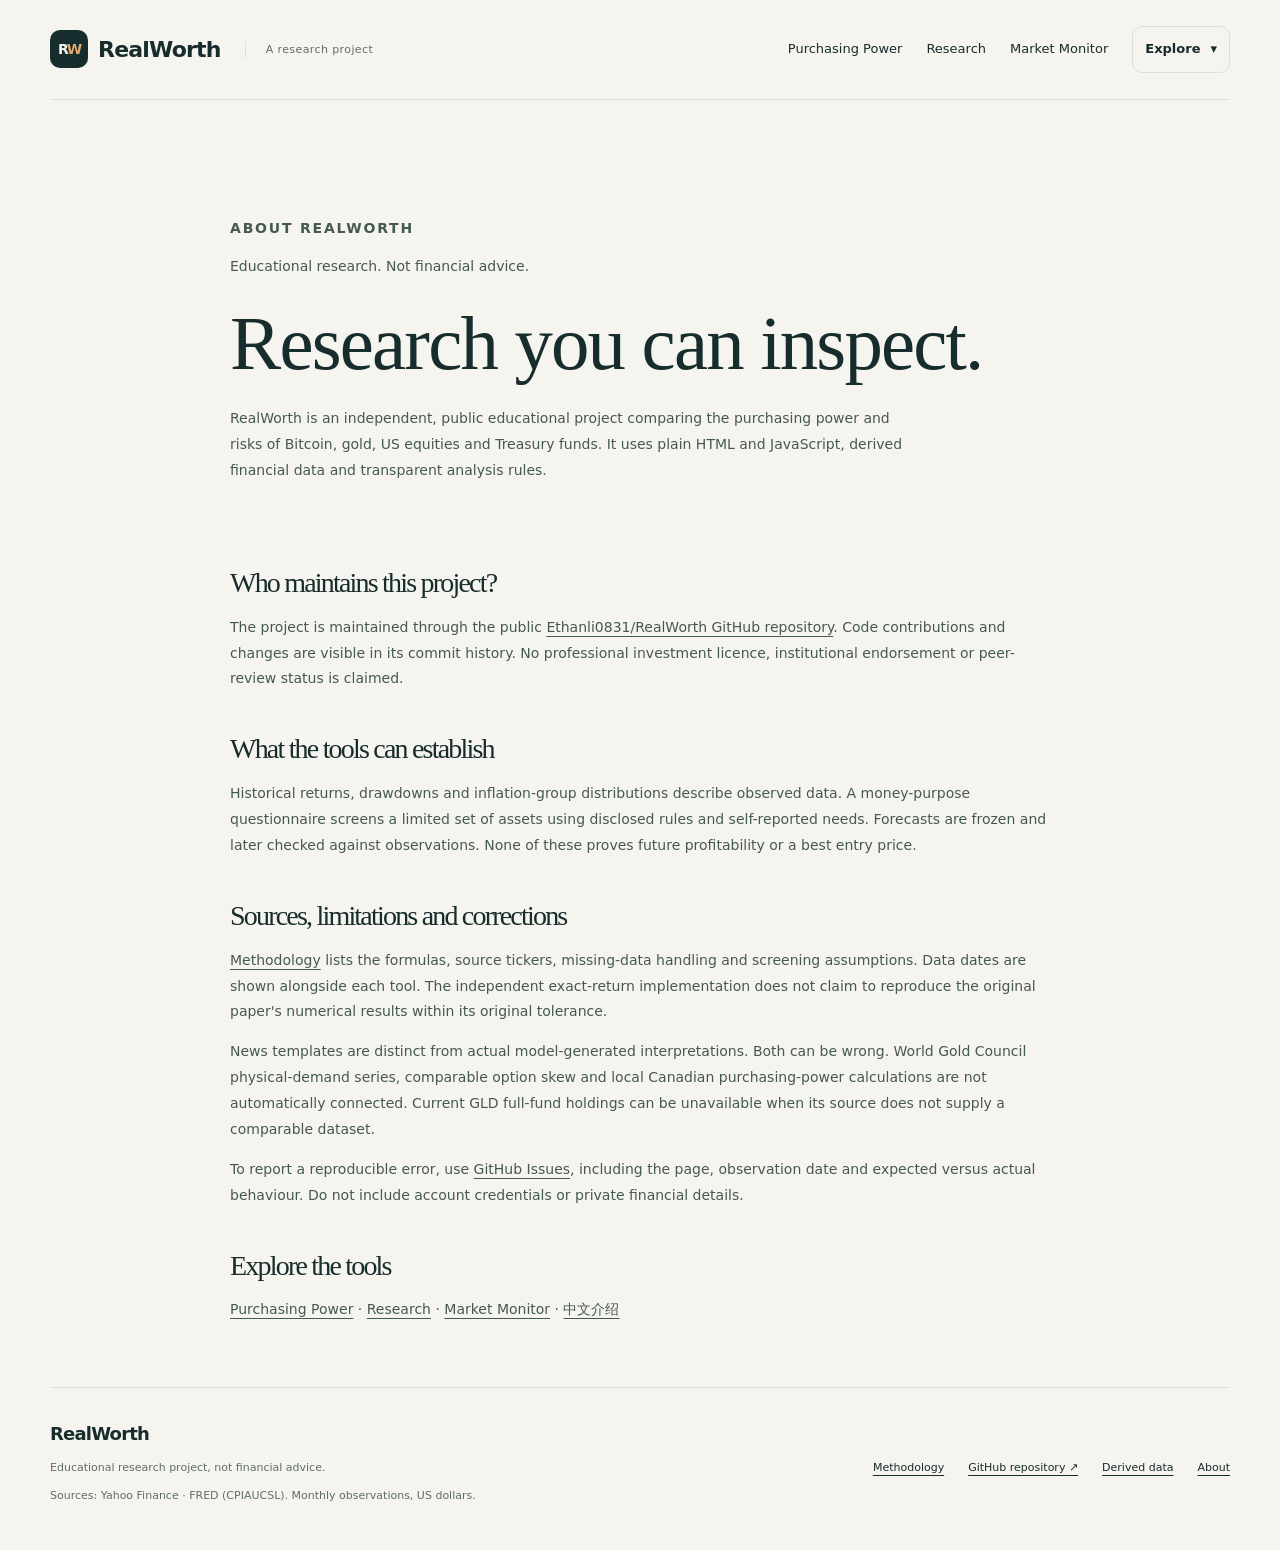
==== docs/about.html @ be82c03e "Separate investment fit from timing and add crawlable search metadata" ====
<!doctype html>

<html lang="en">
  <head>
    <meta charset="utf-8" />
    <meta content="width=device-width, initial-scale=1" name="viewport" />
    <meta content="#142b2b" name="theme-color" />
    <link href="assets/favicon.svg" rel="icon" type="image/svg+xml" />
    <link href="assets/style.css" rel="stylesheet" />
    <title>About RealWorth: Independent Investment Research Project</title>
    <meta
      content="Learn who maintains RealWorth, how to inspect its open-source research, what the tools cannot prove, and how to report data or calculation errors."
      name="description"
    />
    <link
      href="https://ethanli0831.github.io/RealWorth/about.html"
      rel="canonical"
    />
    <meta content="index,follow" name="robots" />
    <meta content="website" property="og:type" />
    <meta
      content="About RealWorth: Independent Investment Research Project"
      property="og:title"
    />
    <meta
      content="Learn who maintains RealWorth, how to inspect its open-source research, what the tools cannot prove, and how to report data or calculation errors."
      property="og:description"
    />
    <meta
      content="https://ethanli0831.github.io/RealWorth/about.html"
      property="og:url"
    />
    <meta content="RealWorth" property="og:site_name" />
    <meta
      content="https://ethanli0831.github.io/RealWorth/assets/screenshot.png"
      property="og:image"
    />
    <meta
      content="RealWorth purchasing-power research overview"
      property="og:image:alt"
    />
    <meta content="summary_large_image" name="twitter:card" />
    <meta
      content="About RealWorth: Independent Investment Research Project"
      name="twitter:title"
    />
    <meta
      content="Learn who maintains RealWorth, how to inspect its open-source research, what the tools cannot prove, and how to report data or calculation errors."
      name="twitter:description"
    />
    <meta
      content="https://ethanli0831.github.io/RealWorth/assets/screenshot.png"
      name="twitter:image"
    />
    <script type="application/ld+json">
      {
        "@context": "https://schema.org",
        "@type": "WebPage",
        "@id": "https://ethanli0831.github.io/RealWorth/about.html#webpage",
        "url": "https://ethanli0831.github.io/RealWorth/about.html",
        "name": "About RealWorth: Independent Investment Research Project",
        "description": "Learn who maintains RealWorth, how to inspect its open-source research, what the tools cannot prove, and how to report data or calculation errors.",
        "inLanguage": "en",
        "isPartOf": {
          "@type": "WebSite",
          "@id": "https://ethanli0831.github.io/RealWorth/#website",
          "url": "https://ethanli0831.github.io/RealWorth/",
          "name": "RealWorth"
        }
      }
    </script>
  </head>
  <body>
    <header class="site-header wrap">
      <a aria-label="RealWorth home" class="brand" href="./"
        ><span aria-hidden="true" class="brand-mark">R<span>W</span></span
        >RealWorth<span class="brand-note">A research project</span></a
      >
      <nav aria-label="Main navigation">
        <a href="purchasing-power.html">Purchasing Power</a
        ><a href="research.html">Research</a
        ><a href="monitor.html">Market Monitor</a>
        <details class="site-directory">
          <summary>Explore <span aria-hidden="true">▾</span></summary>
          <div class="directory-links">
            <a href="monitor.html#money-plan">What fits my money?</a
            ><a href="./">Home</a
            ><a href="purchasing-power.html#calculator"
              >Real-return calculator</a
            ><a href="research.html#scorecard">Common-period scorecard</a
            ><a href="research.html#rolling">Rolling holding periods</a
            ><a href="research.html#regime">Inflation evidence</a
            ><a href="research.html#weather">Economic Weather &amp; sources</a
            ><a href="monitor.html#outlook">Today → Tomorrow</a
            ><a href="monitor.html#news">News &amp; analysis</a
            ><a href="monitor.html#market-structure"
              >Flows, leverage &amp; network</a
            ><a href="methodology.html">Methodology &amp; quiz</a>
            <a href="about.html">About &amp; corrections</a
            ><a href="zh.html">中文介绍</a>
          </div>
        </details>
      </nav>
    </header>
    <main class="wrap prose" id="dashboard">
      <section class="page-intro">
        <p class="eyebrow">About RealWorth</p>
        <p class="disclaimer">Educational research. Not financial advice.</p>
        <h1>Research you can inspect.</h1>
        <p>
          RealWorth is an independent, public educational project comparing the
          purchasing power and risks of Bitcoin, gold, US equities and Treasury
          funds. It uses plain HTML and JavaScript, derived financial data and
          transparent analysis rules.
        </p>
      </section>
      <h2>Who maintains this project?</h2>
      <p>
        The project is maintained through the public
        <a href="https://github.com/Ethanli0831/RealWorth"
          >Ethanli0831/RealWorth GitHub repository</a
        >. Code contributions and changes are visible in its commit history. No
        professional investment licence, institutional endorsement or
        peer-review status is claimed.
      </p>
      <h2>What the tools can establish</h2>
      <p>
        Historical returns, drawdowns and inflation-group distributions describe
        observed data. A money-purpose questionnaire screens a limited set of
        assets using disclosed rules and self-reported needs. Forecasts are
        frozen and later checked against observations. None of these proves
        future profitability or a best entry price.
      </p>
      <h2>Sources, limitations and corrections</h2>
      <p>
        <a href="methodology.html">Methodology</a> lists the formulas, source
        tickers, missing-data handling and screening assumptions. Data dates are
        shown alongside each tool. The independent exact-return implementation
        does not claim to reproduce the original paper's numerical results
        within its original tolerance.
      </p>
      <p>
        News templates are distinct from actual model-generated interpretations.
        Both can be wrong. World Gold Council physical-demand series, comparable
        option skew and local Canadian purchasing-power calculations are not
        automatically connected. Current GLD full-fund holdings can be
        unavailable when its source does not supply a comparable dataset.
      </p>
      <p>
        To report a reproducible error, use
        <a href="https://github.com/Ethanli0831/RealWorth/issues"
          >GitHub Issues</a
        >, including the page, observation date and expected versus actual
        behaviour. Do not include account credentials or private financial
        details.
      </p>
      <h2>Explore the tools</h2>
      <p>
        <a href="purchasing-power.html">Purchasing Power</a> ·
        <a href="research.html">Research</a> ·
        <a href="monitor.html">Market Monitor</a> ·
        <a href="zh.html" lang="zh-Hans">中文介绍</a>
      </p>
    </main>
    <footer class="site-footer wrap">
      <div>
        <a class="brand" href="./">RealWorth</a>
        <p>Educational research project, not financial advice.</p>
        <p class="tiny">
          Sources: Yahoo Finance · FRED (CPIAUCSL). Monthly observations, US
          dollars.
        </p>
      </div>
      <div class="footer-links">
        <a href="methodology.html">Methodology</a
        ><a href="https://github.com/Ethanli0831/RealWorth"
          >GitHub repository ↗</a
        ><a href="data/data.json">Derived data</a>
        <a href="about.html">About</a>
      </div>
    </footer>
  </body>
</html>
---- docs/assets/style.css ----
:root {
  --paper: #f6f4ee;
  --ink: #172c2c;
  --muted: #5e6d69;
  --line: #dce0d6;
  --accent: #256657;
  --warm: #c18954;
  --red: #9d3539;
  --amber: #85601e;
  --green: #23624c;
  --white: #fffefa;
  --radius: 18px;
}
.regime-layout > div {
  min-width: 0;
}
.chart-container canvas {
  max-width: 100%;
}
* {
  box-sizing: border-box;
}
html {
  scroll-behavior: smooth;
  scroll-padding-top: 24px;
}
body {
  margin: 0;
  background: var(--paper);
  color: var(--ink);
  font-family:
    system-ui,
    -apple-system,
    BlinkMacSystemFont,
    "Segoe UI",
    sans-serif;
  line-height: 1.6;
}
a {
  color: inherit;
  text-underline-offset: 4px;
}
button,
input,
select {
  font: inherit;
}
button,
a,
input,
select,
summary {
  touch-action: manipulation;
}
button {
  cursor: pointer;
}
button:disabled {
  cursor: wait;
}
a:focus-visible,
button:focus-visible,
input:focus-visible,
select:focus-visible,
summary:focus-visible {
  outline: 3px solid var(--warm);
  outline-offset: 4px;
}
.wrap {
  width: min(1180px, calc(100% - 64px));
  margin-inline: auto;
}
.site-header {
  display: flex;
  justify-content: space-between;
  align-items: center;
  gap: 24px;
  padding-block: 26px;
  border-bottom: 1px solid var(--line);
}
.brand {
  display: inline-flex;
  align-items: center;
  gap: 10px;
  font-size: 22px;
  font-weight: 700;
  letter-spacing: -0.8px;
  text-decoration: none;
  white-space: nowrap;
}
.brand-mark {
  background: var(--ink);
  color: var(--paper);
  border-radius: 10px;
  font-size: 14px;
  letter-spacing: -2px;
  width: 38px;
  height: 38px;
  display: flex;
  align-items: center;
  justify-content: center;
}
.brand-mark span {
  color: #e5a86c;
}
.brand-note {
  font-size: 11px;
  font-weight: 500;
  letter-spacing: 0.4px;
  margin-left: 14px;
  padding-left: 20px;
  border-left: 1px solid var(--line);
  color: var(--muted);
}
nav {
  display: flex;
  gap: 24px;
  font-size: 13px;
}
nav a {
  text-decoration: none;
  padding-block: 10px;
}
nav a:hover {
  color: var(--accent);
}
.hero {
  display: grid;
  grid-template-columns: 1.35fr 1fr;
  gap: 90px;
  align-items: center;
  padding: 64px 0 58px;
}
.eyebrow {
  text-transform: uppercase;
  font-size: 11px;
  font-weight: 700;
  letter-spacing: 1.8px;
  color: var(--accent);
  margin: 0 0 12px;
}
.disclaimer {
  font-size: 12px;
  color: var(--muted);
  margin: 0 0 24px;
}
.disclaimer span {
  margin-right: 4px;
}
h1,
h2 {
  font-family: Georgia, "Times New Roman", serif;
  font-weight: 400;
  line-height: 1.1;
  letter-spacing: -1.8px;
  margin: 0;
}
h1 {
  font-size: clamp(48px, 5.8vw, 76px);
}
h1 em {
  font-weight: 400;
  color: var(--accent);
}
.hero-description {
  max-width: 485px;
  font-size: 16px;
  line-height: 1.7;
  color: var(--muted);
  margin: 22px 0 26px;
}
.button {
  background: var(--ink);
  color: white;
  border: 1px solid var(--ink);
  border-radius: 8px;
  display: inline-flex;
  justify-content: center;
  align-items: center;
  gap: 28px;
  padding: 13px 19px;
  font-size: 13px;
  font-weight: 600;
  text-decoration: none;
  min-height: 48px;
}
.button:hover {
  background: var(--accent);
  border-color: var(--accent);
}
.data-stamp {
  font-size: 11px;
  color: var(--muted);
  margin-top: 18px;
}
.hero-card {
  border-radius: var(--radius);
  background: var(--ink);
  color: #f5f0e6;
  padding: 30px 34px 24px;
  box-shadow: 0 20px 40px #172c2c0d;
}
.card-kicker {
  display: flex;
  align-items: center;
  gap: 8px;
  text-transform: uppercase;
  letter-spacing: 1.1px;
  font-size: 10px;
  color: #c0cec0;
  padding-bottom: 18px;
  border-bottom: 1px solid #ffffff26;
}
.dot {
  width: 6px;
  height: 6px;
  display: inline-block;
  border-radius: 50%;
  background: #e4a86d;
}
.hero-card-label {
  font-size: 13px;
  margin: 24px 0 0;
  color: #dce4d8;
}
.hero-number {
  font-family: Georgia, serif;
  font-size: clamp(50px, 5.3vw, 70px);
  line-height: 1.1;
  letter-spacing: -2px;
  color: #f2ab9b;
  margin: 12px 0 14px;
}
.hero-card-detail {
  font-size: 12px;
  color: #c0cec0;
  max-width: 290px;
  margin: 0 0 22px;
}
.hero-illustration {
  width: 100%;
  height: 80px;
  display: block;
  color: #9dbfaf;
}
.hero-card .tiny {
  font-size: 9px;
  color: #c0cec0;
}
.hero-card a {
  display: block;
  margin-top: 20px;
  padding-top: 18px;
  border-top: 1px solid #ffffff26;
  font-size: 12px;
  text-decoration: none;
}
.hero-card a span {
  float: right;
}
.asset-strip {
  border-block: 1px solid var(--line);
  display: flex;
  justify-content: space-between;
  align-items: center;
  gap: 16px;
  padding: 23px 0;
  font-size: 12px;
  flex-wrap: wrap;
}
.asset-strip > span:first-child {
  font-size: 10px;
  text-transform: uppercase;
  letter-spacing: 1px;
  color: var(--muted);
}
.asset-strip b {
  color: var(--accent);
  font-size: 16px;
  margin-right: 7px;
}
.asset-strip small {
  color: var(--muted);
  font-size: 9px;
  margin-left: 4px;
}
.tool {
  padding-top: 58px;
  scroll-margin-top: 20px;
}
.section-heading {
  display: flex;
  gap: 18px;
  align-items: flex-start;
  margin-bottom: 26px;
}
.section-number {
  font-size: 12px;
  color: var(--accent);
  border: 1px solid var(--line);
  border-radius: 50%;
  width: 36px;
  height: 36px;
  flex: none;
  display: flex;
  align-items: center;
  justify-content: center;
  margin-top: 2px;
}
.section-heading h2 {
  font-size: 36px;
  letter-spacing: -1px;
}
.section-heading .eyebrow {
  margin-bottom: 9px;
  font-size: 10px;
}
.section-heading p:last-child {
  margin: 12px 0 0;
  font-size: 14px;
  color: var(--muted);
  max-width: 700px;
}
.panel {
  padding: 28px;
  background: var(--white);
  border: 1px solid var(--line);
  border-radius: var(--radius);
}
fieldset {
  border: 0;
  margin: 0;
  padding: 0;
  min-width: 0;
}
.input-grid {
  display: grid;
  grid-template-columns: repeat(4, minmax(0, 1fr));
  gap: 18px;
}
label {
  display: block;
  font-size: 12px;
  font-weight: 600;
}
input,
select {
  display: block;
  width: 100%;
  min-width: 0;
  height: 48px;
  border: 1px solid #ccd4ca;
  border-radius: 7px;
  color: var(--ink);
  background: white;
  padding: 0 12px;
  margin-top: 8px;
  font-size: 14px;
}
input:disabled,
select:disabled {
  opacity: 0.55;
}
.form-bottom {
  display: flex;
  justify-content: space-between;
  gap: 24px;
  align-items: center;
  margin: 20px 0 0;
  padding-bottom: 24px;
  border-bottom: 1px solid var(--line);
}
.tiny {
  font-size: 11px;
  color: var(--muted);
  line-height: 1.6;
}
.form-bottom .tiny {
  max-width: 510px;
  margin: 0;
}
.result-period {
  font-size: 11px;
  color: var(--muted);
  margin: 22px 0 14px;
}
.result-grid {
  display: grid;
  grid-template-columns: repeat(3, minmax(0, 1fr));
  gap: 16px;
}
.result-card {
  padding: 22px;
  border: 1px solid var(--line);
  border-radius: 12px;
  background: #fafaf5;
  overflow-wrap: anywhere;
}
.result-card.featured {
  background: #edf3ed;
  border-color: #d0dfd0;
}
.result-card h3 {
  font-weight: 500;
  font-size: 12px;
  margin: 0;
  color: var(--muted);
}
.result-value {
  font-size: clamp(21px, 2.55vw, 32px);
  font-weight: 600;
  letter-spacing: -1px;
  margin: 10px 0 5px;
  line-height: 1.2;
  font-variant-numeric: tabular-nums;
}
.result-card p:not(.result-value) {
  font-size: 12px;
  margin: 0 0 8px;
}
.result-card small {
  font-size: 10px;
  color: var(--muted);
}
.plain-summary {
  font-size: 14px;
  line-height: 1.8;
  margin: 24px 0 12px;
}
.chart-heading {
  display: flex;
  align-items: center;
  justify-content: space-between;
  gap: 12px;
  margin: 24px 0 16px;
}
.chart-heading h3 {
  font-size: 14px;
  font-weight: 600;
  margin: 0;
}
.chart-heading span {
  font-size: 10px;
  color: var(--muted);
}
.chart-container {
  height: 300px;
  position: relative;
  min-width: 0;
}
.chart-container.short {
  height: 260px;
}
.notice {
  background: #f5efdf;
  border: 1px solid #e2d7bd;
  border-radius: 8px;
  padding: 13px 16px;
  font-size: 12px;
  line-height: 1.7;
  margin: 20px 0;
}
.notice.error {
  color: #842c32;
  background: #fff1ed;
  border-color: #ecc7bf;
}
.notice a {
  font-weight: 600;
}
[hidden] {
  display: none !important;
}
.chart-fallback {
  padding: 40px 20px;
  text-align: center;
  font-size: 12px;
  color: var(--muted);
}
.risk-low {
  color: var(--green);
}
.risk-medium {
  color: var(--amber);
}
.risk-high {
  color: var(--red);
}
.table-wrap {
  max-width: 100%;
  overflow-x: auto;
  border: 1px solid var(--line);
  border-radius: 10px;
  overscroll-behavior-x: contain;
}
table {
  border-collapse: collapse;
  width: 100%;
  font-size: 12px;
  text-align: right;
  font-variant-numeric: tabular-nums;
}
.score-table {
  min-width: 1060px;
}
th,
td {
  padding: 17px 14px;
  border-bottom: 1px solid var(--line);
  white-space: nowrap;
}
thead {
  background: #f0f2eb;
}
th {
  font-weight: 600;
  font-size: 10px;
  color: #52635c;
  text-transform: none;
}
th:first-child,
td:first-child {
  text-align: left;
}
tbody tr:last-child td,
tbody tr:last-child th {
  border-bottom: 0;
}
tbody th {
  font-size: 12px;
  color: var(--ink);
}
.ticker {
  display: block;
  font-size: 9px;
  font-weight: 400;
  color: var(--muted);
}
.risk-label {
  display: block;
  font-size: 9px;
}
.verdict {
  text-align: left;
  font-size: 10px;
  white-space: normal;
  min-width: 160px;
}
.legend {
  display: flex;
  flex-wrap: wrap;
  gap: 20px;
  font-size: 10px;
  margin: 16px 0;
}
.legend span {
  display: inline-flex;
  gap: 7px;
  align-items: center;
}
.legend i {
  width: 7px;
  height: 7px;
  display: inline-block;
  border-radius: 50%;
  background: currentColor;
}
.explanation {
  font-size: 12px;
  color: var(--muted);
  line-height: 1.8;
}
.rules {
  font-size: 11px;
  margin: 20px 0;
  color: var(--muted);
}
details > summary {
  cursor: pointer;
  min-height: 44px;
  display: flex;
  align-items: center;
  gap: 10px;
  font-weight: 600;
}
details > summary::before {
  content: "+";
  font-size: 17px;
}
details[open] > summary::before {
  content: "−";
}
.regime-layout {
  display: grid;
  grid-template-columns: 260px 1fr;
  gap: 36px;
  align-items: center;
}
.inflation-number {
  font-size: 60px;
  font-family: Georgia, serif;
  line-height: 1.1;
  letter-spacing: -2px;
  margin: 12px 0;
}
.inflation-label {
  font-size: 12px;
  color: var(--muted);
  margin: 0;
}
.badge {
  display: inline-block;
  padding: 6px 10px;
  border: 1px solid #dbc2a6;
  border-radius: 6px;
  background: #f6ecdd;
  color: #765327;
  font-size: 11px;
  font-weight: 600;
  margin: 6px 4px 6px 0;
}
.badge.low {
  background: #eaf2eb;
  border-color: #c3d9c6;
  color: var(--green);
}
.badge.neutral {
  background: #f0f0eb;
  border-color: var(--line);
  color: var(--muted);
}
.regime-divider {
  border: 0;
  border-top: 1px solid var(--line);
  margin: 28px 0;
}
.toggle {
  display: flex;
  border: 1px solid var(--line);
  padding: 3px;
  border-radius: 8px;
  gap: 3px;
}
.toggle button {
  border: 0;
  background: transparent;
  border-radius: 5px;
  padding: 9px 12px;
  min-height: 44px;
  font-size: 11px;
  color: var(--muted);
}
.toggle button[aria-pressed="true"] {
  background: var(--ink);
  color: white;
}
.caveat {
  border-left: 3px solid var(--warm);
  background: #f6f3eb;
  padding: 15px 18px;
  margin-top: 24px;
  font-size: 12px;
  color: var(--muted);
}
.caveat p {
  margin: 0;
}
.regime-table {
  min-width: 360px;
}
.site-footer {
  display: flex;
  justify-content: space-between;
  gap: 24px;
  border-top: 1px solid var(--line);
  padding: 32px 0 36px;
  margin-top: 64px;
}
.site-footer p {
  font-size: 11px;
  color: var(--muted);
  margin: 10px 0;
}
.site-footer .brand {
  font-size: 18px;
}
.footer-links {
  display: flex;
  gap: 24px;
  align-items: center;
  font-size: 11px;
}
.sr-only {
  position: absolute;
  width: 1px;
  height: 1px;
  padding: 0;
  margin: -1px;
  overflow: hidden;
  clip: rect(0, 0, 0, 0);
  white-space: nowrap;
  border: 0;
}
.skip-link {
  position: absolute;
  top: -70px;
  left: 20px;
  z-index: 10;
  padding: 10px 14px;
  background: white;
  border: 2px solid var(--ink);
}
.skip-link:focus {
  top: 12px;
}
.prose {
  max-width: 820px;
  padding-top: 52px;
}
.prose h1 {
  font-size: 52px;
}
.prose h2 {
  font-size: 28px;
  margin: 42px 0 16px;
}
.prose h3 {
  font-size: 16px;
  margin: 24px 0 10px;
}
.prose p,
.prose li {
  font-size: 14px;
  color: #455953;
  line-height: 1.85;
}
.prose code {
  font-family: ui-monospace, monospace;
  background: #e9eee5;
  border-radius: 4px;
  padding: 2px 5px;
  font-size: 12px;
  overflow-wrap: anywhere;
}
.formula {
  background: var(--white);
  border: 1px solid var(--line);
  border-radius: 10px;
  padding: 18px;
  overflow-x: auto;
}
.prose .formula code {
  background: transparent;
  padding: 0;
}
.quiz-card {
  margin: 30px 0;
}
.quiz-actions {
  display: flex;
  gap: 12px;
  margin-top: 16px;
}
.text-button {
  border: 1px solid var(--line);
  background: var(--white);
  padding: 10px 16px;
  min-height: 44px;
  border-radius: 8px;
  font-size: 12px;
}
.quiz-input {
  min-height: 90px;
  width: 100%;
  font: inherit;
  border: 1px solid var(--line);
  border-radius: 8px;
  padding: 12px;
  resize: vertical;
}
@media (max-width: 950px) {
  .brand-note {
    display: none;
  }
  .hero {
    gap: 38px;
    padding-block: 46px;
  }
  .asset-strip {
    justify-content: flex-start;
    gap: 14px 22px;
  }
  .asset-strip > span:first-child {
    width: 100%;
  }
  .input-grid {
    grid-template-columns: repeat(2, minmax(0, 1fr));
  }
  .regime-layout {
    grid-template-columns: 220px 1fr;
    gap: 22px;
  }
  .footer-links {
    flex-wrap: wrap;
    justify-content: flex-end;
    gap: 12px 20px;
  }
}
@media (max-width: 699px) {
  .wrap {
    width: calc(100% - 36px);
  }
  .site-header {
    padding-block: 18px;
    display: block;
  }
  .brand {
    font-size: 20px;
  }
  .brand-mark {
    width: 32px;
    height: 32px;
  }
  nav {
    gap: 0;
    justify-content: space-between;
    margin-top: 10px;
    font-size: 11px;
  }
  nav a {
    min-height: 44px;
    display: flex;
    align-items: center;
  }
  .hero {
    grid-template-columns: 1fr;
    gap: 30px;
    padding: 30px 0;
  }
  .eyebrow {
    font-size: 10px;
  }
  .disclaimer {
    margin-bottom: 18px;
    font-size: 11px;
  }
  h1 {
    font-size: 54px;
  }
  .hero-description {
    font-size: 14px;
    margin: 18px 0 22px;
  }
  .hero-card {
    padding: 24px;
  }
  .hero-number {
    font-size: 60px;
  }
  .asset-strip {
    gap: 12px 18px;
    padding: 20px 0;
  }
  .asset-strip > span:not(:first-child) {
    font-size: 11px;
  }
  .tool {
    padding-top: 40px;
  }
  .section-heading {
    gap: 12px;
    margin-bottom: 20px;
  }
  .section-number {
    width: 30px;
    height: 30px;
    font-size: 10px;
  }
  .section-heading h2 {
    font-size: 29px;
  }
  .section-heading p:last-child {
    font-size: 12px;
  }
  .panel {
    padding: 18px;
    border-radius: 12px;
  }
  .input-grid {
    grid-template-columns: 1fr;
    gap: 14px;
  }
  .form-bottom {
    display: block;
  }
  .form-bottom .button {
    width: 100%;
    margin-top: 16px;
  }
  .result-grid {
    grid-template-columns: 1fr;
    gap: 12px;
  }
  .result-card {
    padding: 18px;
  }
  .result-value {
    font-size: 30px;
  }
  .plain-summary {
    font-size: 12px;
  }
  .chart-container {
    height: 260px;
  }
  .chart-container.short {
    height: 250px;
  }
  .chart-heading {
    flex-wrap: wrap;
  }
  .chart-heading h3 {
    font-size: 13px;
  }
  .regime-layout {
    grid-template-columns: 1fr;
  }
  .inflation-number {
    font-size: 56px;
  }
  .regime-chart-heading {
    display: block;
  }
  .regime-chart-heading .toggle {
    margin-top: 14px;
    width: 100%;
  }
  .toggle button {
    flex: 1;
  }
  .site-footer {
    display: block;
    margin-top: 42px;
    padding-block: 26px;
  }
  .footer-links {
    justify-content: flex-start;
    margin-top: 20px;
  }
  .prose {
    padding-top: 32px;
  }
  .prose h1 {
    font-size: 40px;
  }
  .prose h2 {
    font-size: 26px;
  }
  th,
  td {
    padding: 14px 12px;
  }
}
@media (prefers-reduced-motion: reduce) {
  html {
    scroll-behavior: auto;
  }
  * {
    animation: none !important;
    transition: none !important;
  }
}

/* Macro research and attributed news: readable without chart dependencies. */
.research-toolbar {
  display: flex;
  align-items: center;
  justify-content: space-between;
  gap: 20px;
}
.research-toolbar .text-button {
  flex-shrink: 0;
}
.weather-title {
  font-family: Georgia, serif;
  font-size: clamp(25px, 3vw, 36px);
  line-height: 1.25;
  font-weight: 400;
  margin: 24px 0 14px;
}
.weather-quadrants,
.cycle-grid,
.asset-effects,
.source-grid {
  display: grid;
  grid-template-columns: repeat(2, minmax(0, 1fr));
  gap: 16px;
}
.weather-quadrants {
  margin: 24px 0;
}
.weather-quadrants > div {
  border: 1px solid var(--line);
  border-radius: 12px;
  padding: 18px;
  display: flex;
  flex-direction: column;
  gap: 8px;
}
.weather-quadrants small {
  color: var(--muted);
}
.weather-current {
  font-size: 12px;
  font-weight: 700;
  color: var(--accent);
  min-height: 19px;
}
.weather-quadrants .current-weather {
  border: 2px solid var(--accent);
  background: #eaf0e5;
  padding: 17px;
}
.cycle-grid {
  margin-block: 28px;
}
.cycle-grid > div {
  background: var(--paper);
  padding: 20px;
  border-radius: 12px;
}
.cycle-grid h3 {
  font-size: 20px;
  line-height: 1.4;
}
.macro-table {
  margin-block: 26px;
}
.macro-table table {
  min-width: 760px;
}
.metric-baseline {
  display: block;
  max-width: 190px;
  color: var(--muted);
  white-space: normal;
  font-weight: 400;
}
.source-directory {
  border-top: 1px solid var(--line);
  padding-top: 24px;
}
.source-directory summary,
.gold-case summary {
  cursor: pointer;
  font-weight: 650;
  padding-block: 14px;
}
.source-grid {
  margin-top: 16px;
}
.source-card {
  background: var(--paper);
  border-radius: 12px;
  padding: 20px;
  min-width: 0;
  overflow-wrap: anywhere;
}
.source-card h4 {
  margin: 0;
  font-size: 17px;
}
.source-card p {
  font-size: 13px;
}
.research-filters {
  display: flex;
  align-items: end;
  gap: 20px;
  margin-block: 22px;
  flex-wrap: wrap;
}
.research-filters label {
  display: grid;
  gap: 6px;
  font-size: 13px;
  flex: 1;
  min-width: 180px;
}
.research-filters input,
.research-filters select {
  min-height: 46px;
  width: 100%;
  background: var(--white);
  border: 1px solid var(--line);
  border-radius: 8px;
  padding: 10px;
  color: var(--ink);
}
.news-card {
  padding: 26px 0;
  border-top: 1px solid var(--line);
  overflow-wrap: anywhere;
}
.news-card h3 {
  margin: 8px 0 12px;
  font-size: 20px;
  line-height: 1.4;
}
.analysis-label {
  font-size: 12px;
  color: var(--accent);
  font-weight: 600;
}
.chain-detail {
  border: 1px solid var(--line);
  border-radius: 10px;
  padding: 12px 16px;
  margin-top: 10px;
}
.chain-detail summary {
  cursor: pointer;
  font-size: 14px;
  font-weight: 650;
  min-height: 28px;
}
.impact-chain {
  padding-left: 25px;
}
.impact-chain li {
  padding: 5px 0 8px 5px;
}
.asset-effects > div {
  background: var(--paper);
  border-radius: 10px;
  padding: 16px;
}
.asset-effects h4 {
  margin: 0 0 8px;
}
.asset-effects p {
  margin: 0;
}
.gold-case {
  margin-top: 30px;
  border-top: 1px solid var(--line);
  padding-top: 12px;
}
.gold-case blockquote {
  border-left: 3px solid var(--accent);
  padding-left: 18px;
  margin-inline: 0;
  color: var(--muted);
}
#news-list .notice {
  margin-block: 18px;
}
@media (max-width: 700px) {
  .research-toolbar {
    align-items: start;
    flex-direction: column;
    gap: 8px;
  }
  .weather-quadrants,
  .cycle-grid,
  .asset-effects,
  .source-grid {
    grid-template-columns: 1fr;
  }
  .research-filters {
    flex-direction: column;
    align-items: stretch;
    gap: 12px;
  }
  .research-filters label {
    min-width: 0;
  }
  .chain-detail {
    padding: 12px;
  }
  .research-toolbar .text-button {
    min-height: 44px;
  }
}

.ai-analysis {
  padding: 16px;
  margin-top: 16px;
  border: 1px solid var(--accent);
  border-radius: 12px;
  background: #f0f4ec;
}
.ai-analysis summary {
  cursor: pointer;
  font-size: 14px;
  font-weight: 650;
  min-height: 30px;
}
.ai-analysis blockquote {
  margin: 12px 0;
  border-left: 3px solid var(--accent);
  padding-left: 14px;
  color: var(--muted);
  font-size: 14px;
}
.forecast-table {
  min-width: 1240px;
}
.forecast-table td {
  white-space: normal;
  min-width: 145px;
  max-width: 230px;
}
.forecast-table td:nth-child(2),
.forecast-table td:nth-child(3) {
  min-width: 200px;
}
.forecast-table .forecast-ai-context {
  min-width: 220px;
  font-size: 12px;
  line-height: 1.55;
}
.verification-title {
  margin-top: 30px;
}
@media (max-width: 699px) {
  nav {
    flex-wrap: wrap;
    column-gap: 14px;
    justify-content: flex-start;
  }
  .ai-analysis {
    padding: 12px;
  }
}
/* Reading paths share the original paper, forest green and serif vocabulary. */
.page-intro {
  padding: 64px 0 28px;
  max-width: 780px;
}
.page-intro h1 {
  font-size: clamp(2.5rem, 6vw, 4.8rem);
  line-height: 1.05;
  margin: 22px 0;
}
.page-intro > p:last-of-type {
  max-width: 680px;
}
.path-grid {
  display: grid;
  grid-template-columns: repeat(3, minmax(0, 1fr));
  gap: 22px;
  margin: 45px 0 70px;
}
.path-card {
  display: flex;
  flex-direction: column;
  padding: 30px;
  border: 1px solid var(--line);
  border-radius: var(--radius);
  background: var(--white);
  text-decoration: none;
  color: var(--ink);
  transition:
    transform 0.2s,
    box-shadow 0.2s;
}
.path-card:hover {
  transform: translateY(-4px);
  box-shadow: 0 10px 24px #172c2c0b;
}
.path-card h2 {
  font-size: 1.9rem;
  line-height: 1.2;
  margin: 25px 0 15px;
}
.path-card p {
  color: var(--muted);
}
.path-link {
  margin-top: auto;
  padding-top: 24px;
  color: var(--accent);
  font-weight: 600;
}
.home-note {
  max-width: 720px;
  margin: 0 auto 90px;
  text-align: center;
}
.home-note h2 {
  font-size: 2.5rem;
}
.site-directory {
  position: relative;
}
.site-directory summary {
  cursor: pointer;
  list-style: none;
  padding: 12px;
  border: 1px solid var(--line);
  border-radius: 10px;
}
.directory-links {
  position: absolute;
  right: 0;
  top: 50px;
  background: var(--white);
  border: 1px solid var(--line);
  border-radius: 14px;
  box-shadow: 0 12px 30px #172c2c20;
  width: 290px;
  padding: 12px;
  z-index: 30;
  display: grid;
  gap: 0;
}
.directory-links a {
  padding: 10px !important;
  display: block;
}
.site-header nav {
  align-items: center;
  flex-wrap: wrap;
}
.site-header nav a[aria-current="page"] {
  color: var(--accent);
  text-decoration: underline;
  text-underline-offset: 7px;
}
.comparison-panel {
  border-top: 1px solid var(--line);
  margin-top: 36px;
  padding-top: 24px;
}
.return-selector {
  display: inline-block;
  margin: 15px 0;
}
.baseline-evidence {
  background: #eef1e8;
  border-left: 3px solid var(--accent);
  padding: 22px;
  margin: 25px 0 35px;
}
.baseline-evidence h3 {
  margin-top: 0;
}
.forecast-cards {
  display: grid;
  grid-template-columns: repeat(2, minmax(0, 1fr));
  gap: 22px;
  margin: 25px 0;
}
.forecast-card {
  border: 1px solid var(--line);
  border-radius: 16px;
  padding: 24px;
  background: var(--white);
  min-width: 0;
}
.forecast-card h3 {
  font-size: 1.6rem;
  margin: 0 0 8px;
}
.quote-value {
  font-size: 2rem;
  color: var(--accent);
  margin: 18px 0 5px;
  font-variant-numeric: tabular-nums;
}
.target-time {
  font-weight: 600;
}
.scenario-grid {
  display: grid;
  grid-template-columns: repeat(3, minmax(0, 1fr));
  gap: 12px;
  border-top: 1px solid var(--line);
  border-bottom: 1px solid var(--line);
  padding: 18px 0;
  margin: 20px 0;
}
.scenario-grid dt {
  font-size: 0.7rem;
  color: var(--muted);
  margin-bottom: 8px;
}
.scenario-grid dd {
  font-size: 0.85rem;
  font-weight: 600;
  margin: 0;
  overflow-wrap: anywhere;
}
.forecast-card details {
  padding-top: 12px;
}
.structure-grid {
  display: grid;
  grid-template-columns: repeat(2, minmax(0, 1fr));
  gap: 18px;
  margin: 20px 0;
}
.structure-card {
  padding: 22px;
  border: 1px solid var(--line);
  border-radius: 14px;
  min-width: 0;
}
.structure-value {
  font-size: 1.7rem;
  font-variant-numeric: tabular-nums;
  color: var(--accent);
}
.structure-spark {
  width: 100%;
  height: 70px;
  color: var(--accent);
}
.structure-card p {
  overflow-wrap: anywhere;
}
.tool {
  scroll-margin-top: 25px;
}
.regime-chart-heading {
  flex-wrap: wrap;
}
.toggle-group {
  flex-wrap: wrap;
}
nav a,
summary {
  touch-action: manipulation;
}
.panel {
  min-width: 0;
}
@media (max-width: 900px) {
  .site-header {
    gap: 22px;
    align-items: flex-start;
    flex-wrap: wrap;
  }
  .path-grid {
    gap: 14px;
  }
  .path-card {
    padding: 22px;
  }
  .path-card h2 {
    font-size: 1.55rem;
  }
}
@media (max-width: 700px) {
  .path-grid,
  .forecast-cards,
  .structure-grid {
    grid-template-columns: 1fr;
  }
  .path-card {
    padding: 28px;
  }
  .page-intro {
    padding-top: 34px;
  }
  .site-header nav {
    width: 100%;
    gap: 10px;
  }
  .site-header nav > a {
    font-size: 0.75rem;
  }
  .site-directory {
    margin-left: auto;
  }
  .directory-links {
    right: 0;
    max-width: calc(100vw - 40px);
  }
  .forecast-card {
    padding: 20px;
  }
  .scenario-grid {
    gap: 7px;
  }
  .site-directory summary {
    font-size: 0.8rem;
  }
  .baseline-evidence {
    padding: 16px;
  }
  .home-note h2 {
    font-size: 2rem;
  }
}
@media (prefers-reduced-motion: reduce) {
  .path-card {
    transition: none;
  }
  .path-card:hover {
    transform: none;
  }
}
.page-links {
  display: flex;
  flex-wrap: wrap;
  gap: 12px 24px;
  border-top: 1px solid var(--line);
  border-bottom: 1px solid var(--line);
  padding: 14px 0;
  margin: 0 0 30px;
}
.page-links a {
  font-size: 0.85rem;
  padding: 8px 0;
  color: var(--accent);
}
.site-directory > summary::before {
  content: none;
}
@media (max-width: 700px) {
  .site-header {
    position: relative;
    padding-block: 18px 12px;
    gap: 10px;
  }
  .site-directory {
    position: absolute;
    top: 18px;
    right: 0;
    margin: 0;
  }
  .site-directory summary {
    min-height: 44px;
    padding: 10px 12px;
  }
  .site-header nav > a {
    min-height: 44px;
    display: inline-flex;
    align-items: center;
  }
  .directory-links {
    top: 52px;
  }
  .page-links a {
    min-height: 44px;
    display: inline-flex;
    align-items: center;
  }
}
.money-panel {
  border-top: 3px solid var(--accent);
}
.guide-language {
  display: flex;
  align-items: center;
  justify-content: flex-end;
  gap: 12px;
  font-size: 0.8rem;
  margin-bottom: 15px;
}
.guide-language select {
  width: auto;
  min-height: 44px;
  max-width: 180px;
}
.money-questions {
  display: grid;
  grid-template-columns: repeat(2, minmax(0, 1fr));
  gap: 22px;
  margin: 25px 0;
}
.money-questions label {
  display: grid;
  align-content: start;
  gap: 10px;
  min-width: 0;
  font-weight: 600;
}
.money-questions select,
.money-questions input {
  width: 100%;
  min-width: 0;
  min-height: 48px;
  font-size: 0.88rem;
}
.money-questions select {
  white-space: normal;
}
.money-questions input {
  padding: 12px;
  border: 1px solid var(--line);
  border-radius: 8px;
  background: var(--white);
}
#money-result {
  border-top: 1px solid var(--line);
  padding-top: 28px;
  margin-top: 28px;
  scroll-margin-top: 25px;
}
#money-result > h3 {
  font-family: Georgia, serif;
  font-size: 1.75rem;
  line-height: 1.35;
}
.money-reasons {
  padding: 18px 22px;
  background: #f4f1e8;
  border-radius: 12px;
  margin: 22px 0;
}
.money-evidence-grid {
  display: grid;
  grid-template-columns: repeat(2, minmax(0, 1fr));
  gap: 16px;
  margin: 20px 0;
}
.money-asset {
  border: 1px solid var(--line);
  border-radius: 12px;
  padding: 20px;
  min-width: 0;
}
.money-asset h4 {
  font-size: 1.2rem;
  margin: 0 0 12px;
}
.money-asset p {
  overflow-wrap: anywhere;
}
.fit-label {
  font-weight: 600;
}
.money-avoid .fit-label {
  color: var(--amber);
}
.money-compare .fit-label {
  color: var(--accent);
}
.money-asset details {
  margin-top: 15px;
}
.forecast-introduction {
  display: flex;
  gap: 22px;
  align-items: start;
  margin: 28px 0 12px;
}
.forecast-introduction > div {
  flex: 1;
}
.forecast-introduction h3 {
  font-family: Georgia, serif;
  font-size: 1.65rem;
  margin-top: 0;
}
.forecast-introduction .guide-language {
  flex-direction: column;
  align-items: start;
  min-width: 150px;
}
.asset-plain-description {
  color: var(--muted);
  font-size: 0.88rem;
  line-height: 1.6;
  min-height: 4.3em;
}
.card-explanation {
  border-left: 3px solid var(--accent);
  background: #eef1e8;
  padding: 16px;
  margin: 20px 0;
}
.card-explanation h4 {
  margin: 0 0 10px;
}
.card-explanation p {
  overflow-wrap: anywhere;
}
.card-explanation .card-fit {
  font-weight: 600;
  border-top: 1px solid var(--line);
  padding-top: 12px;
}
.card-explanation a {
  font-size: 0.8rem;
}
.baseline-methods {
  margin: 25px 0;
}
.money-status {
  min-height: 1em;
}
@media (max-width: 700px) {
  .money-questions,
  .money-evidence-grid {
    grid-template-columns: 1fr;
  }
  .money-questions select {
    font-size: 0.85rem;
  }
  .forecast-introduction {
    display: block;
  }
  .forecast-introduction .guide-language {
    flex-direction: row;
    align-items: center;
    justify-content: space-between;
  }
  .money-panel > .guide-language {
    justify-content: space-between;
  }
  #money-form > .button {
    width: 100%;
    white-space: normal;
  }
  .money-asset {
    padding: 18px;
  }
}
.money-current {
  padding: 20px;
  border: 1px solid var(--line);
  border-radius: 12px;
  margin: 24px 0;
  background: #f4f1e8;
}
.card-explanation details {
  margin: 12px 0;
}
.card-test-evidence summary {
  font-size: 0.82rem;
}
.money-asset a {
  font-size: 0.82rem;
  margin-right: 10px;
}
.budget-illustration {
  padding: 14px;
  border: 1px solid var(--line);
  border-radius: 9px;
  background: #f5f2e9;
  font-size: 0.85rem;
  line-height: 1.7;
}
.research-shortlist {
  font-weight: 600;
  color: var(--accent);
  padding: 14px 0;
}
.money-conditional .fit-label {
  color: var(--amber);
}
.money-observe .fit-label,
.money-unknown .fit-label {
  color: var(--muted);
}
.money-partial .fit-label,
.money-experiment .fit-label {
  color: var(--amber);
}
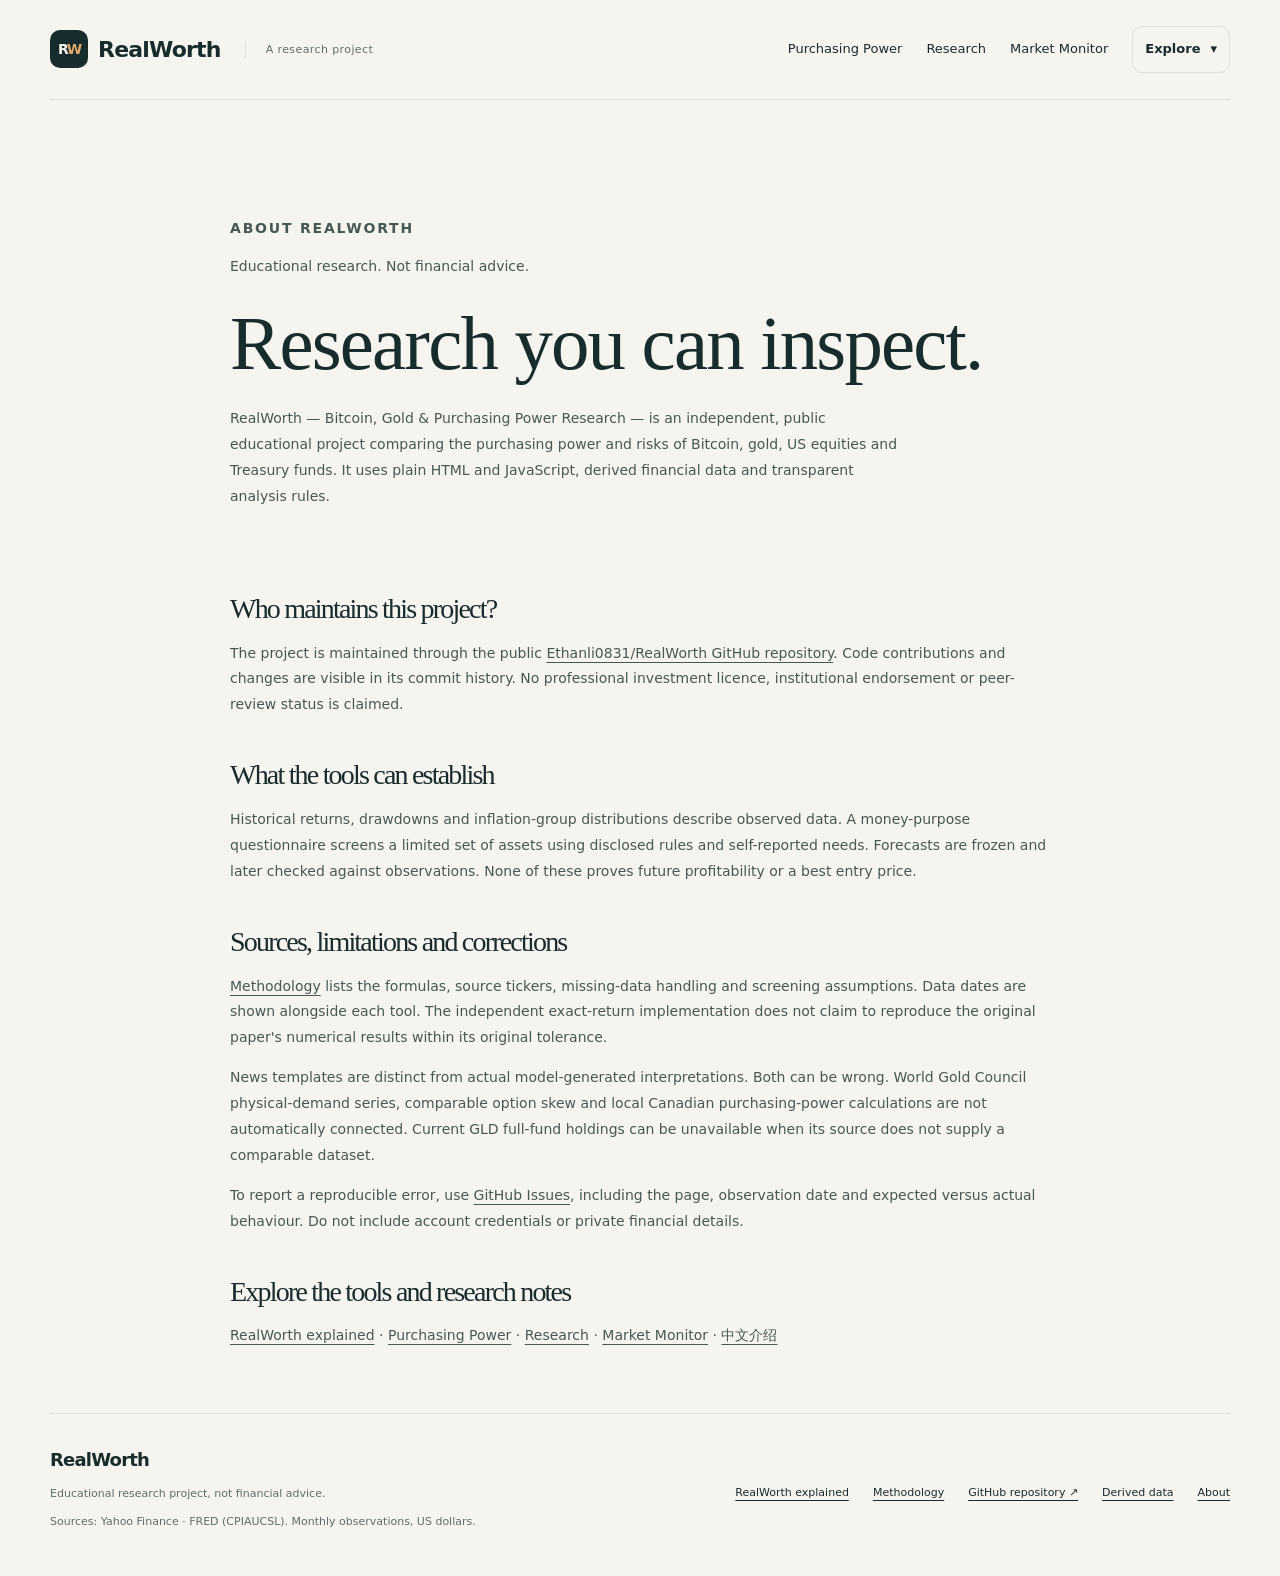
==== commit 24eb9ab8: "Add evidence-based RealWorth explainers and strengthen branded discovery" ====
--- a/docs/about.html
+++ b/docs/about.html
@@ -95,7 +95,8 @@
             ><a href="monitor.html#news">News &amp; analysis</a
             ><a href="monitor.html#market-structure"
               >Flows, leverage &amp; network</a
-            ><a href="methodology.html">Methodology &amp; quiz</a>
+            ><a href="learn.html">RealWorth explained</a>
+            <a href="methodology.html">Methodology &amp; quiz</a>
             <a href="about.html">About &amp; corrections</a
             ><a href="zh.html">中文介绍</a>
           </div>
@@ -108,7 +109,8 @@
         <p class="disclaimer">Educational research. Not financial advice.</p>
         <h1>Research you can inspect.</h1>
         <p>
-          RealWorth is an independent, public educational project comparing the
+          RealWorth — Bitcoin, Gold &amp; Purchasing Power Research — is an
+          independent, public educational project comparing the
           purchasing power and risks of Bitcoin, gold, US equities and Treasury
           funds. It uses plain HTML and JavaScript, derived financial data and
           transparent analysis rules.
@@ -154,8 +156,9 @@
         behaviour. Do not include account credentials or private financial
         details.
       </p>
-      <h2>Explore the tools</h2>
+      <h2>Explore the tools and research notes</h2>
       <p>
+        <a href="learn.html">RealWorth explained</a> ·
         <a href="purchasing-power.html">Purchasing Power</a> ·
         <a href="research.html">Research</a> ·
         <a href="monitor.html">Market Monitor</a> ·
@@ -172,7 +175,8 @@
         </p>
       </div>
       <div class="footer-links">
-        <a href="methodology.html">Methodology</a
+        <a href="learn.html">RealWorth explained</a>
+            <a href="methodology.html">Methodology</a
         ><a href="https://github.com/Ethanli0831/RealWorth"
           >GitHub repository ↗</a
         ><a href="data/data.json">Derived data</a>
--- a/docs/assets/style.css
+++ b/docs/assets/style.css
@@ -1288,6 +1288,66 @@
   margin: 0 auto 90px;
   text-align: center;
 }
+.home-explainers {
+  margin: 0 auto 72px;
+  max-width: 900px;
+}
+.home-explainers h2 {
+  font-size: clamp(1.7rem, 4vw, 2.5rem);
+}
+.explainer-links {
+  padding: 0;
+  list-style: none;
+}
+.explainer-links li,
+.article-list article {
+  padding: 24px;
+  margin: 18px 0;
+  border: 1px solid var(--line);
+  border-radius: var(--radius);
+  background: var(--white);
+}
+.explainer-links a,
+.explainer-links span,
+.article-related a {
+  display: block;
+  margin: 8px 0;
+}
+.explainer-links span {
+  color: var(--muted);
+}
+.article-page {
+  padding-bottom: 64px;
+}
+.article-page p,
+.article-page li {
+  font-size: 16px;
+}
+.article-page .page-intro {
+  padding-top: 0;
+}
+.article-answer {
+  padding: 22px;
+  border-left: 4px solid var(--accent);
+  background: var(--white);
+}
+.article-list h2 {
+  margin-top: 12px;
+}
+.article-page caption {
+  text-align: left;
+  padding: 16px;
+  font-weight: 600;
+}
+.article-related {
+  display: block;
+  font-size: 14px;
+  margin-top: 48px;
+  border-top: 1px solid var(--line);
+}
+.article-related a {
+  text-decoration: underline;
+}
 .home-note h2 {
   font-size: 2.5rem;
 }
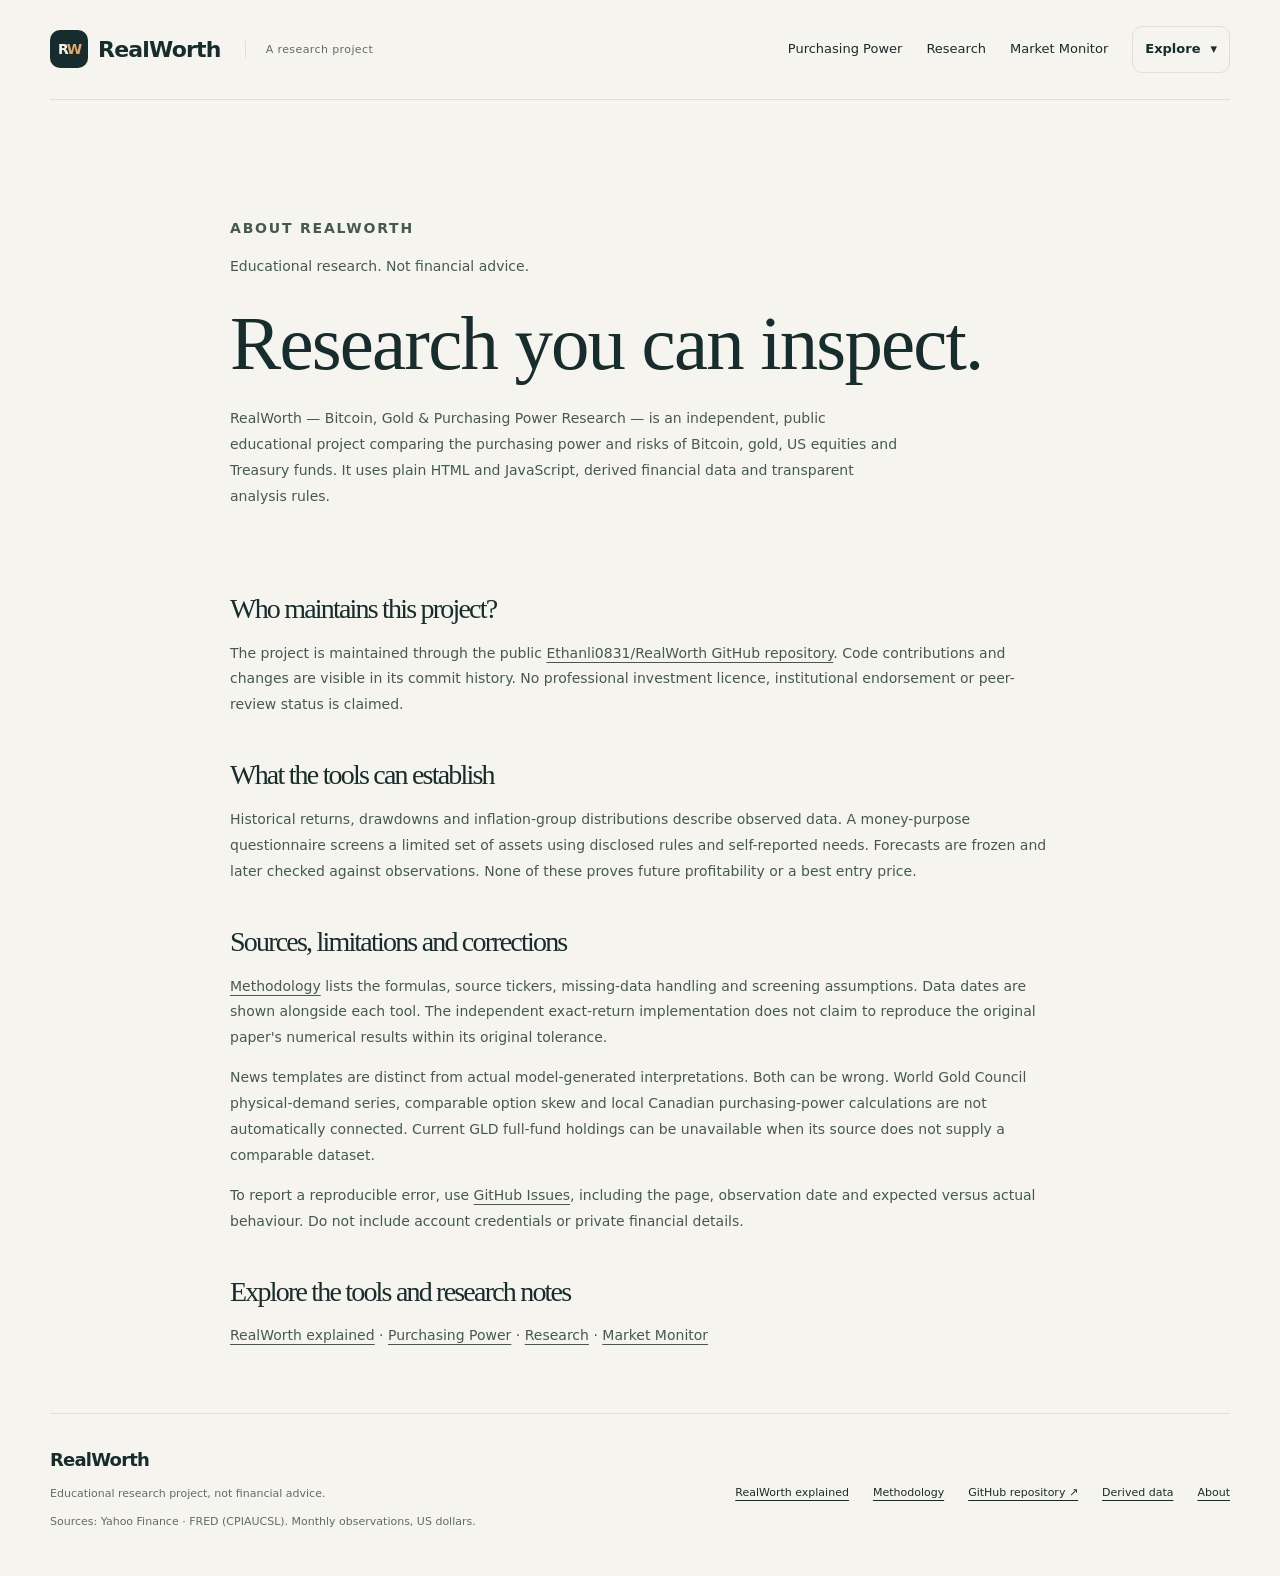
==== commit 37120f6c: "Publish English-only site and clarify Google search diagnostics" ====
--- a/docs/about.html
+++ b/docs/about.html
@@ -97,8 +97,7 @@
               >Flows, leverage &amp; network</a
             ><a href="learn.html">RealWorth explained</a>
             <a href="methodology.html">Methodology &amp; quiz</a>
-            <a href="about.html">About &amp; corrections</a
-            ><a href="zh.html">中文介绍</a>
+            <a href="about.html">About &amp; corrections</a>
           </div>
         </details>
       </nav>
@@ -110,10 +109,10 @@
         <h1>Research you can inspect.</h1>
         <p>
           RealWorth — Bitcoin, Gold &amp; Purchasing Power Research — is an
-          independent, public educational project comparing the
-          purchasing power and risks of Bitcoin, gold, US equities and Treasury
-          funds. It uses plain HTML and JavaScript, derived financial data and
-          transparent analysis rules.
+          independent, public educational project comparing the purchasing power
+          and risks of Bitcoin, gold, US equities and Treasury funds. It uses
+          plain HTML and JavaScript, derived financial data and transparent
+          analysis rules.
         </p>
       </section>
       <h2>Who maintains this project?</h2>
@@ -161,8 +160,7 @@
         <a href="learn.html">RealWorth explained</a> ·
         <a href="purchasing-power.html">Purchasing Power</a> ·
         <a href="research.html">Research</a> ·
-        <a href="monitor.html">Market Monitor</a> ·
-        <a href="zh.html" lang="zh-Hans">中文介绍</a>
+        <a href="monitor.html">Market Monitor</a>
       </p>
     </main>
     <footer class="site-footer wrap">
@@ -176,7 +174,7 @@
       </div>
       <div class="footer-links">
         <a href="learn.html">RealWorth explained</a>
-            <a href="methodology.html">Methodology</a
+        <a href="methodology.html">Methodology</a
         ><a href="https://github.com/Ethanli0831/RealWorth"
           >GitHub repository ↗</a
         ><a href="data/data.json">Derived data</a>
--- a/docs/assets/style.css
+++ b/docs/assets/style.css
@@ -1612,19 +1612,6 @@
 .money-panel {
   border-top: 3px solid var(--accent);
 }
-.guide-language {
-  display: flex;
-  align-items: center;
-  justify-content: flex-end;
-  gap: 12px;
-  font-size: 0.8rem;
-  margin-bottom: 15px;
-}
-.guide-language select {
-  width: auto;
-  min-height: 44px;
-  max-width: 180px;
-}
 .money-questions {
   display: grid;
   grid-template-columns: repeat(2, minmax(0, 1fr));
@@ -1716,11 +1703,6 @@
   font-size: 1.65rem;
   margin-top: 0;
 }
-.forecast-introduction .guide-language {
-  flex-direction: column;
-  align-items: start;
-  min-width: 150px;
-}
 .asset-plain-description {
   color: var(--muted);
   font-size: 0.88rem;
@@ -1764,14 +1746,6 @@
   .forecast-introduction {
     display: block;
   }
-  .forecast-introduction .guide-language {
-    flex-direction: row;
-    align-items: center;
-    justify-content: space-between;
-  }
-  .money-panel > .guide-language {
-    justify-content: space-between;
-  }
   #money-form > .button {
     width: 100%;
     white-space: normal;
